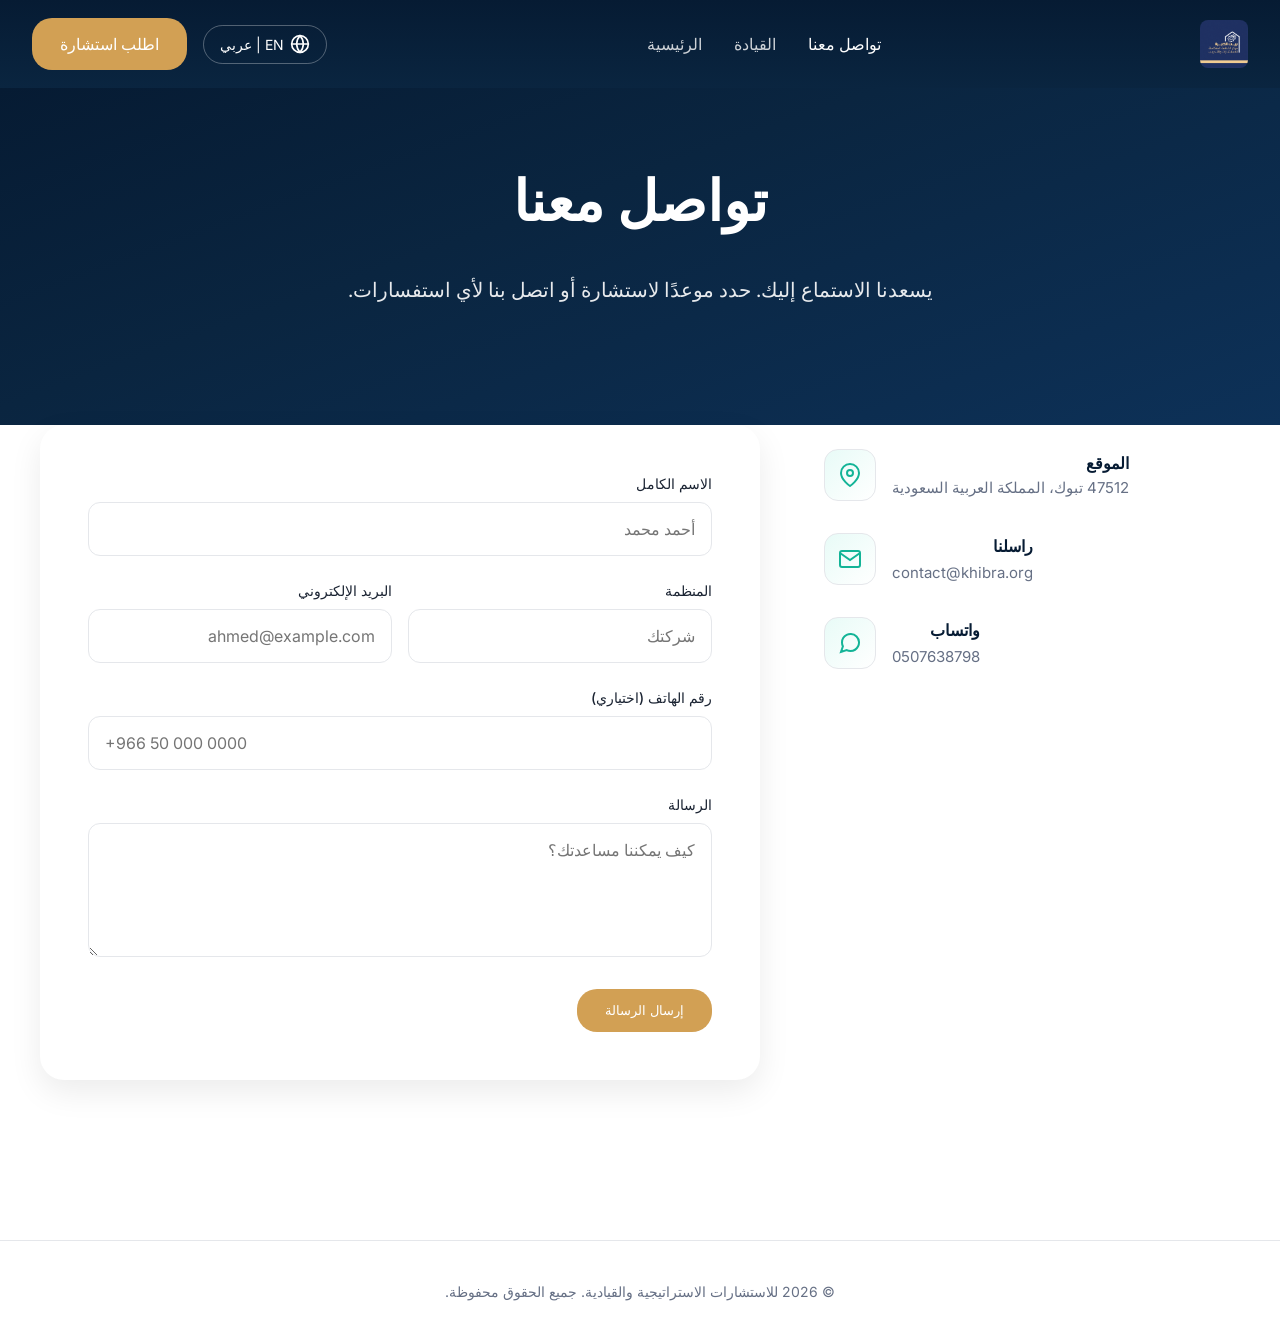
==== src/contact-ar.html @ 2aa575b3 "Initial commit: Khibra Consulting bilingual website Bilingual (EN + AR) consulting website for Advan" ====
<!DOCTYPE html>
<html lang="ar" dir="rtl">
<head>
  <meta charset="UTF-8">
  <meta name="viewport" content="width=device-width, initial-scale=1.0">
  <title>تواصل معنا | مستشار عالمي</title>
  <link rel="preconnect" href="https://fonts.googleapis.com">
  <link rel="preconnect" href="https://fonts.gstatic.com" crossorigin>
  <link href="https://fonts.googleapis.com/css2?family=Inter:wght@400;500;600;700&display=swap" rel="stylesheet">
  <link rel="stylesheet" href="styles.css">
  <style> body { font-family: 'Inter', Tahoma, sans-serif; } </style>
</head>
<body class="bg-light">
  
  <nav class="navbar">
    <div class="logo flex items-center gap-4">
      <img src="assets/images/logo-ar.jpeg" alt="شعار">
    </div>
    
    <ul class="nav-links">
      <li><a href="index-ar.html">الرئيسية</a></li>
      <li><a href="leadership-ar.html">القيادة</a></li>
      <li><a href="contact-ar.html" class="active">تواصل معنا</a></li>
    </ul>
    
    <div class="flex items-center gap-4">
      <a href="contact.html" class="lang-toggle">
        <svg width="20" height="20" viewBox="0 0 24 24" fill="none" stroke="currentColor" stroke-width="2" stroke-linecap="round" stroke-linejoin="round"><circle cx="12" cy="12" r="10"></circle><path d="M12 2a15.3 15.3 0 0 1 4 10 15.3 15.3 0 0 1-4 10 15.3 15.3 0 0 1-4-10 15.3 15.3 0 0 1 4-10z"></path><path d="M2 12h20"></path></svg>
        <span>EN | عربي</span>
      </a>
      <a href="contact-ar.html" class="btn btn-primary">اطلب استشارة</a>
    </div>
  </nav>

  <header class="hero" style="padding-bottom: 120px;">
    <h1>تواصل معنا</h1>
    <p>يسعدنا الاستماع إليك. حدد موعدًا لاستشارة أو اتصل بنا لأي استفسارات.</p>
  </header>

  <section class="section">
    <div class="contact-layout">
      <form class="contact-form" id="contactForm">
        <div class="form-group">
          <label for="name">الاسم الكامل</label>
          <input type="text" id="name" required placeholder="أحمد محمد">
        </div>
        <div class="flex gap-4" style="width: 100%;">
          <div class="form-group" style="flex: 1;">
            <label for="org">المنظمة</label>
            <input type="text" id="org" required placeholder="شركتك">
          </div>
          <div class="form-group" style="flex: 1;">
            <label for="email">البريد الإلكتروني</label>
            <input type="email" id="email" required placeholder="ahmed@example.com">
          </div>
        </div>
        <div class="form-group">
          <label for="phone">رقم الهاتف (اختياري)</label>
          <input type="tel" id="phone" placeholder="+966 50 000 0000">
        </div>
        <div class="form-group">
          <label for="message">الرسالة</label>
          <textarea id="message" rows="5" required placeholder="كيف يمكننا مساعدتك؟"></textarea>
        </div>
        <button type="submit" class="btn btn-primary" style="align-self: flex-start; margin-top: 8px;">إرسال الرسالة</button>
      </form>

      <div class="contact-info-panel">
        <div class="info-item">
          <div class="info-icon">
            <svg width="24" height="24" viewBox="0 0 24 24" fill="none" stroke="currentColor" stroke-width="2"><path d="M21 10c0 7-9 13-9 13s-9-6-9-13a9 9 0 0 1 18 0z"></path><circle cx="12" cy="10" r="3"></circle></svg>
          </div>
          <div class="info-details">
            <h4>الموقع</h4>
            <p>47512 تبوك، المملكة العربية السعودية</p>
          </div>
        </div>

        <div class="info-item">
          <div class="info-icon">
            <svg width="24" height="24" viewBox="0 0 24 24" fill="none" stroke="currentColor" stroke-width="2"><path d="M4 4h16c1.1 0 2 .9 2 2v12c0 1.1-.9 2-2 2H4c-1.1 0-2-.9-2-2V6c0-1.1.9-2 2-2z"></path><polyline points="22,6 12,13 2,6"></polyline></svg>
          </div>
          <div class="info-details">
            <h4>راسلنا</h4>
            <a href="mailto:contact@khibra.org">contact@khibra.org</a>
          </div>
        </div>

        <div class="info-item">
          <div class="info-icon">
            <svg width="24" height="24" viewBox="0 0 24 24" fill="none" stroke="#13B497" stroke-width="2"><path d="M21 11.5a8.38 8.38 0 0 1-.9 3.8 8.5 8.5 0 0 1-7.6 4.7 8.38 8.38 0 0 1-3.8-.9L3 21l1.9-5.7a8.38 8.38 0 0 1-.9-3.8 8.5 8.5 0 0 1 4.7-7.6 8.38 8.38 0 0 1 3.8-.9h.5a8.48 8.48 0 0 1 8 8v.5z"></path></svg>
          </div>
          <div class="info-details">
            <h4>واتساب</h4>
            <a href="https://wa.me/966507638798">0507638798</a>
          </div>
        </div>

        <!-- خريطة جامعة تبوك -->
        <div class="map-container">
          <iframe src="https://www.google.com/maps/embed?pb=!1m18!1m12!1m3!1d3474.2!2d36.5685!3d28.3835!2m3!1f0!2f0!3f0!3m2!1i1024!2i768!4f13.1!3m3!1m2!1s0x15a9b6f2c3b1a1a1%3A0x4a0b0c0d0e0f0a0b!2sUniversity%20of%20Tabuk!5e0!3m2!1sar!2ssa!4v1710000000000" width="100%" height="100%" style="border:0;" allowfullscreen="" loading="lazy" referrerpolicy="no-referrer-when-downgrade"></iframe>
        </div>
      </div>
    </div>
  </section>

  <footer>
    <p>&copy; 2026 للاستشارات الاستراتيجية والقيادية. جميع الحقوق محفوظة.</p>
  </footer>

  <script src="script.js"></script>
</body>
</html>
---- src/styles.css ----
:root {
  /* Brand Colors */
  --color-primary: #061B33;
  --color-primary-light: #0D3158;
  --color-secondary: #0A2540;
  
  --color-accent: #D2A054;
  --color-accent-hover: #C5944E;
  
  --color-mint: #E8FBF7;
  --color-mint-dark: #13B497;
  
  /* Text Colors */
  --text-dark: #1A2332;
  --text-light: #667085;
  --text-white: #FFFFFF;
  
  /* Backgrounds */
  --bg-white: #FFFFFF;
  --bg-light: #F9FAFB;
  
  /* Layout */
  --max-width: 1200px;
  --navbar-height: 88px;
  --border-radius: 20px;
}

* {
  margin: 0;
  padding: 0;
  box-sizing: border-box;
}

body {
  font-family: 'Inter', -apple-system, sans-serif;
  color: var(--text-dark);
  background-color: var(--bg-white);
  line-height: 1.5;
}

/* Utilities */
.container {
  max-width: var(--max-width);
  margin: 0 auto;
  padding: 0 32px;
}

.flex { display: flex; }
.flex-col { display: flex; flex-direction: column; }
.items-center { align-items: center; }
.justify-between { justify-content: space-between; }
.justify-center { justify-content: center; }
.gap-4 { gap: 16px; }
.gap-8 { gap: 32px; }

/* Buttons */
.btn {
  display: inline-flex;
  align-items: center;
  justify-content: center;
  padding: 14px 28px;
  border-radius: var(--border-radius);
  font-weight: 500;
  cursor: pointer;
  text-decoration: none;
  transition: all 0.2s;
  border: none;
}

.btn-primary {
  background: var(--color-accent);
  color: var(--bg-white);
}

.btn-primary:hover {
  background: var(--color-accent-hover);
}

.btn-outline {
  background: transparent;
  color: var(--text-white);
  border: 1px solid rgba(255, 255, 255, 0.3);
}

.btn-outline:hover {
  background: rgba(255, 255, 255, 0.1);
}

/* Navbar */
.navbar {
  height: var(--navbar-height);
  background: linear-gradient(180deg, var(--color-primary) 0%, var(--color-secondary) 100%);
  display: flex;
  align-items: center;
  padding: 0 32px;
  justify-content: space-between;
}

.nav-links {
  display: flex;
  gap: 32px;
  list-style: none;
}

.nav-links a {
  color: var(--text-white);
  text-decoration: none;
  font-weight: 500;
  opacity: 0.8;
  transition: opacity 0.2s;
}

.nav-links a:hover, .nav-links a.active {
  opacity: 1;
}

.logo img {
  height: 48px;
  border-radius: 8px; /* Optional if logo requires background */
}

/* Language Toggle */
.lang-toggle {
  display: flex;
  align-items: center;
  gap: 6px;
  padding: 8px 16px;
  border-radius: 20px;
  border: 1px solid rgba(255, 255, 255, 0.3);
  color: var(--text-white);
  text-decoration: none;
  font-size: 14px;
}

.lang-toggle:hover {
  background: rgba(255, 255, 255, 0.1);
}

/* RTL Support */
[dir="rtl"] {
  text-align: right;
}

[dir="rtl"] .nav-links {
  flex-direction: row-reverse;
}

/* Hero Section */
.hero {
  padding: 80px 32px;
  background: linear-gradient(160deg, var(--color-primary) 0%, var(--color-secondary) 40%, var(--color-primary-light) 100%);
  color: var(--text-white);
  text-align: center;
  display: flex;
  flex-direction: column;
  align-items: center;
  gap: 40px;
}

.hero h1 {
  font-size: 56px;
  font-weight: 600;
  max-width: 900px;
  line-height: 1.2;
}

.hero p {
  font-size: 20px;
  max-width: 700px;
  opacity: 0.9;
}

.hero-stats {
  display: flex;
  gap: 48px;
  margin-top: 24px;
}

.stat-item {
  display: flex;
  flex-direction: column;
  align-items: center;
  gap: 8px;
}

.stat-value {
  font-size: 32px;
  font-weight: 700;
  color: var(--color-accent);
}

.stat-label {
  font-size: 14px;
  opacity: 0.8;
}

/* Section Common */
.section {
  padding: 80px 32px;
}

.section-header {
  text-align: center;
  margin-bottom: 64px;
}

.section-tag {
  color: var(--color-accent);
  font-weight: 600;
  font-size: 14px;
  text-transform: uppercase;
  letter-spacing: 1px;
  margin-bottom: 16px;
}

.section-title {
  font-size: 36px;
  font-weight: 600;
  color: var(--color-primary);
}

/* Capabilities Grid */
.capabilities-grid {
  display: grid;
  grid-template-columns: repeat(auto-fit, minmax(300px, 1fr));
  gap: 32px;
  max-width: 1200px;
  margin: 0 auto;
}

.card {
  padding: 32px;
  background: var(--bg-white);
  border-radius: var(--border-radius);
  border: 1px solid #E5E7EB;
  transition: transform 0.2s, box-shadow 0.2s;
  display: flex;
  flex-direction: column;
  gap: 16px;
}

.card:hover {
  transform: translateY(-4px);
  box-shadow: 0 12px 24px rgba(0,0,0,0.05);
}

.card-icon {
  width: 56px;
  height: 56px;
  background: var(--color-mint);
  border-radius: 16px;
  display: flex;
  align-items: center;
  justify-content: center;
  color: var(--color-mint-dark);
}

.card h3 {
  font-size: 20px;
  font-weight: 600;
  color: var(--color-primary);
}

.card p {
  color: var(--text-light);
  line-height: 1.6;
}

/* Split Section (Rigor / About) */
.split-section {
  display: flex;
  align-items: center;
  gap: 64px;
  max-width: 1200px;
  margin: 0 auto;
}

[dir="rtl"] .split-section {
  flex-direction: row-reverse;
}

.split-content {
  flex: 1;
  display: flex;
  flex-direction: column;
  gap: 24px;
}

.split-image {
  flex: 1;
}

.split-image img {
  width: 100%;
  border-radius: var(--border-radius);
  box-shadow: 0 24px 48px rgba(10, 37, 64, 0.1);
}

.bullet-list {
  display: flex;
  flex-direction: column;
  gap: 16px;
  list-style: none;
}

.bullet-item {
  display: flex;
  align-items: flex-start;
  gap: 12px;
}

.bullet-icon {
  color: var(--color-accent);
  margin-top: 4px;
}

/* CTA Section */
.cta-section {
  background: linear-gradient(135deg, var(--color-secondary) 0%, var(--color-primary-light) 100%);
  margin: 80px 32px;
  border-radius: 24px;
  padding: 64px;
  text-align: center;
  color: var(--text-white);
  display: flex;
  flex-direction: column;
  align-items: center;
  gap: 24px;
}

.cta-section h2 {
  font-size: 32px;
  font-weight: 600;
}

.cta-section p {
  font-size: 18px;
  opacity: 0.9;
  max-width: 600px;
}

/* Profile Card */
.profile-card {
  max-width: 800px;
  margin: -80px auto 80px;
  background: var(--bg-white);
  border-radius: 24px;
  box-shadow: 0 12px 32px rgba(0,0,0,0.08);
  padding: 48px;
  display: flex;
  align-items: center;
  gap: 48px;
  position: relative;
  z-index: 10;
}

[dir="rtl"] .profile-card {
  flex-direction: row-reverse;
}

.profile-image {
  width: 200px;
  height: 200px;
  border-radius: 50%;
  object-fit: cover;
  border: 4px solid var(--bg-white);
  box-shadow: 0 8px 16px rgba(0,0,0,0.1);
}

.profile-info h1 {
  font-size: 32px;
  color: var(--color-primary);
  margin-bottom: 8px;
}

.profile-role {
  color: var(--color-accent);
  font-weight: 500;
  margin-bottom: 24px;
}

.profile-bio {
  color: var(--text-light);
  line-height: 1.6;
  margin-bottom: 24px;
}

.tags {
  display: flex;
  flex-wrap: wrap;
  gap: 8px;
}

.tag {
  background: var(--color-mint);
  color: var(--color-mint-dark);
  padding: 6px 16px;
  border-radius: 100px;
  font-size: 14px;
  font-weight: 500;
}

/* Contact Layout */
.contact-layout {
  display: flex;
  gap: 64px;
  max-width: 1200px;
  margin: -80px auto 80px;
  position: relative;
  z-index: 10;
}

[dir="rtl"] .contact-layout {
  flex-direction: row-reverse;
}

.contact-form {
  flex: 3;
  background: var(--bg-white);
  border-radius: 24px;
  padding: 48px;
  box-shadow: 0 12px 32px rgba(0,0,0,0.08);
  display: flex;
  flex-direction: column;
  gap: 24px;
}

.form-group {
  display: flex;
  flex-direction: column;
  gap: 8px;
}

.form-group label {
  font-size: 14px;
  font-weight: 500;
  color: var(--text-dark);
}

.form-group input, 
.form-group textarea {
  padding: 16px;
  border: 1px solid #E5E7EB;
  border-radius: 12px;
  font-family: inherit;
  font-size: 16px;
  transition: border-color 0.2s;
}

.form-group input:focus, 
.form-group textarea:focus {
  outline: none;
  border-color: var(--color-accent);
}

.contact-info-panel {
  flex: 2;
  display: flex;
  flex-direction: column;
  gap: 32px;
  padding-top: 24px;
}

.info-item {
  display: flex;
  align-items: center;
  gap: 16px;
}

[dir="rtl"] .info-item {
  flex-direction: row-reverse;
}

.info-icon {
  width: 52px;
  height: 52px;
  background: linear-gradient(135deg, var(--color-mint) 0%, var(--bg-white) 100%);
  border-radius: 14px;
  display: flex;
  align-items: center;
  justify-content: center;
  color: var(--color-mint-dark);
  border: 1px solid #E5E7EB;
}

.info-details h4 {
  font-size: 16px;
  color: var(--color-primary);
  margin-bottom: 2px;
}

.info-details a, .info-details p {
  color: var(--text-light);
  text-decoration: none;
  font-size: 15px;
}

.map-container {
  width: 100%;
  aspect-ratio: 4/3;
  border-radius: 20px;
  margin-top: 16px;
  overflow: hidden;
}

.map-container iframe {
  width: 100%;
  height: 100%;
  border: 0;
}

/* Footer */
footer {
  text-align: center;
  padding: 40px;
  color: var(--text-light);
  border-top: 1px solid #E5E7EB;
  font-size: 14px;
}
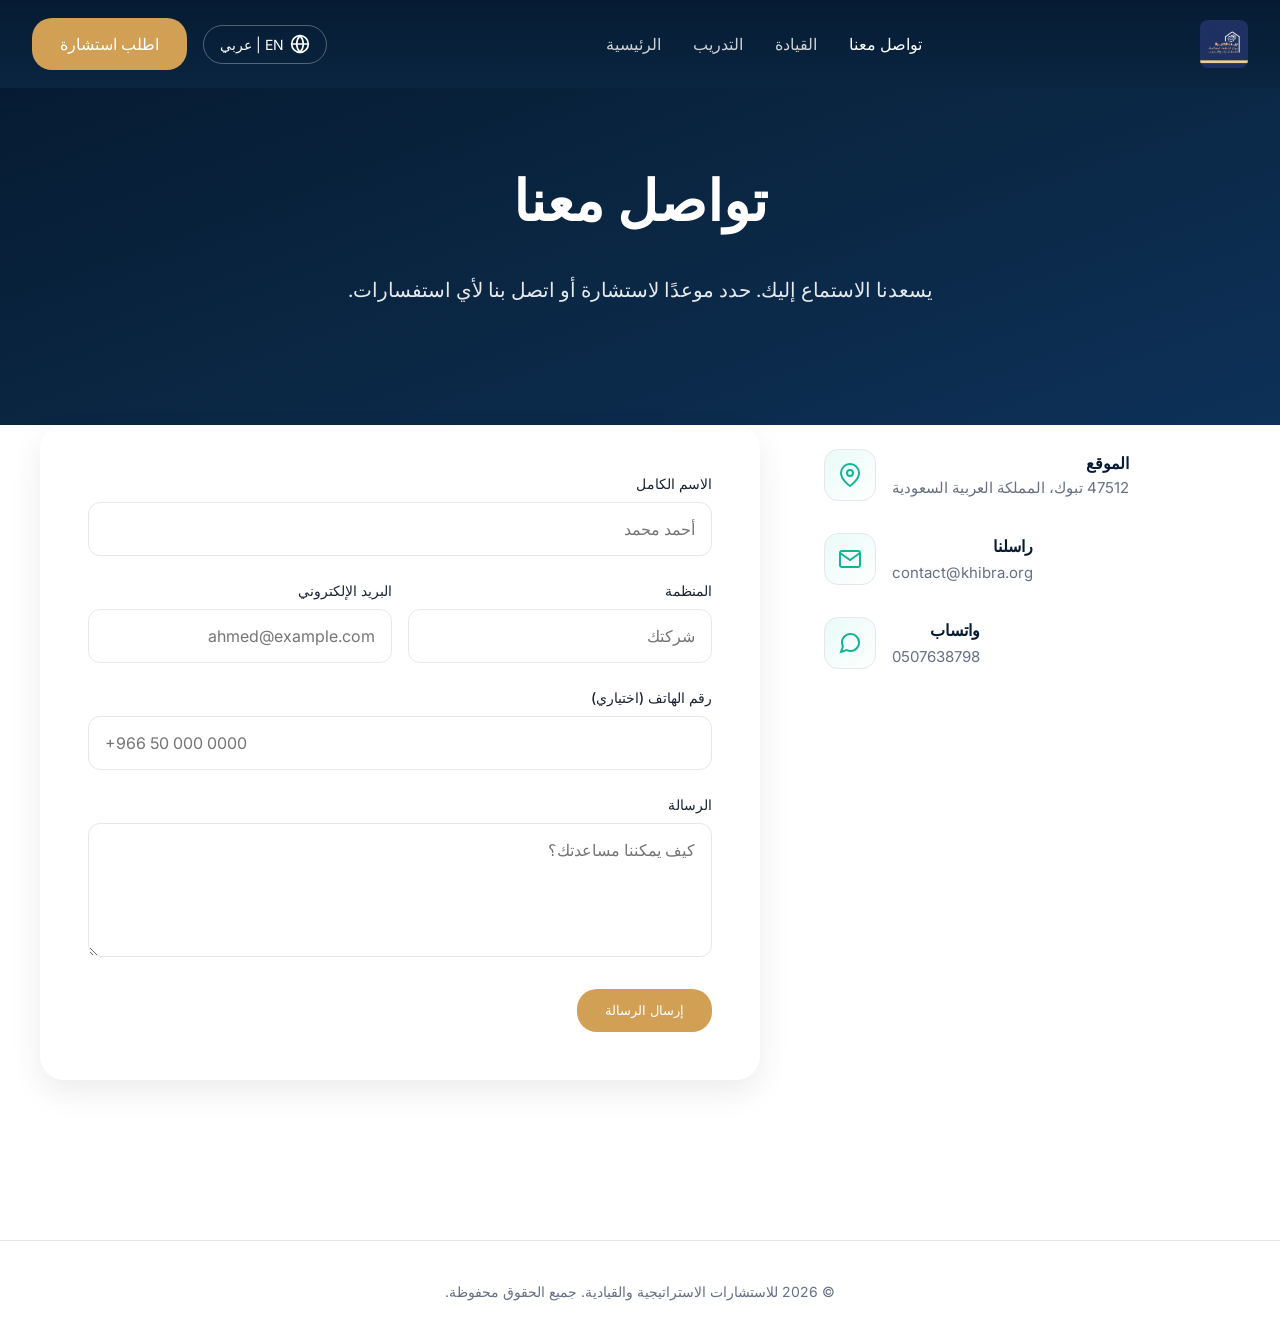
==== commit de27eb88: "feat: add Training page with Standard and Enterprise packages - New training.html and training-ar.ht" ====
--- a/src/contact-ar.html
+++ b/src/contact-ar.html
@@ -19,6 +19,7 @@
     
     <ul class="nav-links">
       <li><a href="index-ar.html">الرئيسية</a></li>
+      <li><a href="training-ar.html">التدريب</a></li>
       <li><a href="leadership-ar.html">القيادة</a></li>
       <li><a href="contact-ar.html" class="active">تواصل معنا</a></li>
     </ul>
@@ -40,27 +41,30 @@
   <section class="section">
     <div class="contact-layout">
       <form class="contact-form" id="contactForm">
+        <input type="hidden" name="access_key" value="00d3c277-cdf5-4acb-921d-91a79018221f">
+        <input type="hidden" name="subject" value="طلب استشارة جديد من khibra.org">
+        <input type="hidden" name="from_name" value="Khibra Contact Form">
         <div class="form-group">
           <label for="name">الاسم الكامل</label>
-          <input type="text" id="name" required placeholder="أحمد محمد">
+          <input type="text" id="name" name="name" required placeholder="أحمد محمد">
         </div>
         <div class="flex gap-4" style="width: 100%;">
           <div class="form-group" style="flex: 1;">
             <label for="org">المنظمة</label>
-            <input type="text" id="org" required placeholder="شركتك">
+            <input type="text" id="org" name="organization" required placeholder="شركتك">
           </div>
           <div class="form-group" style="flex: 1;">
             <label for="email">البريد الإلكتروني</label>
-            <input type="email" id="email" required placeholder="ahmed@example.com">
+            <input type="email" id="email" name="email" required placeholder="ahmed@example.com">
           </div>
         </div>
         <div class="form-group">
           <label for="phone">رقم الهاتف (اختياري)</label>
-          <input type="tel" id="phone" placeholder="+966 50 000 0000">
+          <input type="tel" id="phone" name="phone" placeholder="+966 50 000 0000">
         </div>
         <div class="form-group">
           <label for="message">الرسالة</label>
-          <textarea id="message" rows="5" required placeholder="كيف يمكننا مساعدتك؟"></textarea>
+          <textarea id="message" name="message" rows="5" required placeholder="كيف يمكننا مساعدتك؟"></textarea>
         </div>
         <button type="submit" class="btn btn-primary" style="align-self: flex-start; margin-top: 8px;">إرسال الرسالة</button>
       </form>
--- a/src/styles.css
+++ b/src/styles.css
@@ -509,6 +509,636 @@
   border: 0;
 }
 
+/* ==================== TRAINING PAGE ==================== */
+
+/* Training Hero */
+.training-hero {
+  padding: 80px 32px 60px;
+  position: relative;
+  overflow: hidden;
+}
+
+.training-hero::before {
+  content: '';
+  position: absolute;
+  top: -50%;
+  right: -20%;
+  width: 600px;
+  height: 600px;
+  background: radial-gradient(circle, rgba(210, 160, 84, 0.08) 0%, transparent 70%);
+  border-radius: 50%;
+  pointer-events: none;
+}
+
+.training-hero-badge {
+  display: inline-block;
+  padding: 8px 20px;
+  background: rgba(210, 160, 84, 0.15);
+  color: var(--color-accent);
+  border-radius: 100px;
+  font-size: 13px;
+  font-weight: 600;
+  letter-spacing: 1px;
+  text-transform: uppercase;
+  margin-bottom: 24px;
+  backdrop-filter: blur(10px);
+  border: 1px solid rgba(210, 160, 84, 0.2);
+}
+
+.training-hero-stats {
+  display: flex;
+  align-items: center;
+  gap: 32px;
+  margin-top: 32px;
+  padding: 24px 40px;
+  background: rgba(255, 255, 255, 0.06);
+  border-radius: 16px;
+  border: 1px solid rgba(255, 255, 255, 0.1);
+  backdrop-filter: blur(12px);
+}
+
+.training-stat {
+  display: flex;
+  flex-direction: column;
+  align-items: center;
+  gap: 4px;
+}
+
+.training-stat-number {
+  font-size: 36px;
+  font-weight: 800;
+  color: var(--color-accent);
+  line-height: 1;
+}
+
+.training-stat-label {
+  font-size: 13px;
+  opacity: 0.7;
+  text-transform: uppercase;
+  letter-spacing: 0.5px;
+}
+
+.training-stat-divider {
+  width: 1px;
+  height: 40px;
+  background: rgba(255, 255, 255, 0.15);
+}
+
+/* Section Toggle */
+.training-toggle-container {
+  display: flex;
+  gap: 8px;
+  justify-content: center;
+  padding: 6px;
+  background: var(--bg-light);
+  border-radius: 16px;
+  max-width: 500px;
+  margin: 0 auto;
+  border: 1px solid #E5E7EB;
+}
+
+.training-toggle-btn {
+  display: flex;
+  align-items: center;
+  gap: 10px;
+  padding: 16px 28px;
+  border-radius: 12px;
+  font-weight: 600;
+  font-size: 15px;
+  cursor: pointer;
+  border: none;
+  background: transparent;
+  color: var(--text-light);
+  transition: all 0.3s cubic-bezier(0.4, 0, 0.2, 1);
+  font-family: inherit;
+  flex: 1;
+  justify-content: center;
+}
+
+.training-toggle-btn:hover {
+  color: var(--color-primary);
+}
+
+.training-toggle-btn.active {
+  background: var(--color-primary);
+  color: var(--text-white);
+  box-shadow: 0 4px 16px rgba(6, 27, 51, 0.25);
+}
+
+/* Section Subtitle */
+.section-subtitle {
+  color: var(--text-light);
+  font-size: 17px;
+  max-width: 600px;
+  margin: 12px auto 0;
+  line-height: 1.6;
+}
+
+/* Training Grid */
+.training-grid {
+  display: grid;
+  grid-template-columns: repeat(auto-fit, minmax(340px, 1fr));
+  gap: 28px;
+  max-width: 1200px;
+  margin: 0 auto;
+}
+
+/* Training Card */
+.training-card {
+  background: var(--bg-white);
+  border-radius: 20px;
+  padding: 32px;
+  border: 1px solid #E5E7EB;
+  display: flex;
+  flex-direction: column;
+  gap: 16px;
+  transition: all 0.35s cubic-bezier(0.4, 0, 0.2, 1);
+  position: relative;
+  overflow: hidden;
+  opacity: 0;
+  transform: translateY(24px);
+}
+
+.training-card.animate-in {
+  opacity: 1;
+  transform: translateY(0);
+}
+
+.training-card::before {
+  content: '';
+  position: absolute;
+  top: 0;
+  left: 0;
+  right: 0;
+  height: 3px;
+  background: linear-gradient(90deg, var(--color-accent), var(--color-mint-dark));
+  opacity: 0;
+  transition: opacity 0.3s;
+}
+
+.training-card:hover {
+  transform: translateY(-6px);
+  box-shadow: 0 20px 40px rgba(6, 27, 51, 0.08);
+  border-color: rgba(210, 160, 84, 0.3);
+}
+
+.training-card:hover::before {
+  opacity: 1;
+}
+
+.training-card-header {
+  display: flex;
+  justify-content: space-between;
+  align-items: flex-start;
+}
+
+.training-card-icon {
+  width: 56px;
+  height: 56px;
+  background: linear-gradient(135deg, var(--color-mint) 0%, rgba(19, 180, 151, 0.1) 100%);
+  border-radius: 16px;
+  display: flex;
+  align-items: center;
+  justify-content: center;
+  color: var(--color-mint-dark);
+  transition: transform 0.3s;
+}
+
+.training-card:hover .training-card-icon {
+  transform: scale(1.08);
+}
+
+.training-card-icon--accent {
+  background: linear-gradient(135deg, rgba(210, 160, 84, 0.12) 0%, rgba(210, 160, 84, 0.05) 100%);
+  color: var(--color-accent);
+}
+
+.training-card-number {
+  font-size: 48px;
+  font-weight: 800;
+  color: rgba(6, 27, 51, 0.04);
+  line-height: 1;
+}
+
+.training-card h3 {
+  font-size: 20px;
+  font-weight: 700;
+  color: var(--color-primary);
+}
+
+.training-card > p {
+  color: var(--text-light);
+  font-size: 14px;
+  line-height: 1.6;
+}
+
+/* Course List */
+.training-course-list {
+  list-style: none;
+  display: flex;
+  flex-direction: column;
+  gap: 8px;
+  margin-top: 8px;
+  flex: 1;
+}
+
+.training-course-list li {
+  font-size: 14px;
+  color: var(--text-dark);
+  padding: 8px 12px;
+  background: var(--bg-light);
+  border-radius: 8px;
+  transition: all 0.2s;
+  position: relative;
+  padding-left: 28px;
+}
+
+.training-course-list li::before {
+  content: '';
+  position: absolute;
+  left: 12px;
+  top: 50%;
+  transform: translateY(-50%);
+  width: 6px;
+  height: 6px;
+  border-radius: 50%;
+  background: var(--color-accent);
+}
+
+.training-course-list li:hover {
+  background: rgba(210, 160, 84, 0.06);
+}
+
+/* Card Footer */
+.training-card-footer {
+  display: flex;
+  justify-content: space-between;
+  align-items: center;
+  margin-top: 16px;
+  padding-top: 16px;
+  border-top: 1px solid #E5E7EB;
+}
+
+.training-course-count {
+  font-size: 13px;
+  font-weight: 600;
+  color: var(--color-mint-dark);
+  background: var(--color-mint);
+  padding: 4px 12px;
+  border-radius: 100px;
+}
+
+.training-card-btn {
+  display: inline-flex;
+  align-items: center;
+  gap: 6px;
+  padding: 10px 20px;
+  background: var(--color-primary);
+  color: var(--text-white);
+  border-radius: 10px;
+  font-size: 13px;
+  font-weight: 600;
+  text-decoration: none;
+  transition: all 0.2s;
+}
+
+.training-card-btn:hover {
+  background: var(--color-primary-light);
+  transform: translateY(-1px);
+  box-shadow: 0 4px 12px rgba(6, 27, 51, 0.2);
+}
+
+/* Quote Form */
+.training-form-container {
+  max-width: 800px;
+  margin: 0 auto;
+}
+
+.training-quote-form {
+  background: var(--bg-white);
+  border-radius: 24px;
+  padding: 48px;
+  box-shadow: 0 12px 32px rgba(0, 0, 0, 0.06);
+  display: flex;
+  flex-direction: column;
+  gap: 24px;
+  border: 1px solid #E5E7EB;
+}
+
+.training-form-row {
+  display: flex;
+  gap: 20px;
+}
+
+.training-form-row .form-group {
+  flex: 1;
+}
+
+.training-quote-form select {
+  padding: 16px;
+  border: 1px solid #E5E7EB;
+  border-radius: 12px;
+  font-family: inherit;
+  font-size: 16px;
+  background: var(--bg-white);
+  color: var(--text-dark);
+  cursor: pointer;
+  transition: border-color 0.2s;
+  width: 100%;
+  appearance: none;
+  background-image: url("data:image/svg+xml,%3Csvg width='12' height='8' viewBox='0 0 12 8' fill='none' xmlns='http://www.w3.org/2000/svg'%3E%3Cpath d='M1 1L6 6L11 1' stroke='%23667085' stroke-width='2' stroke-linecap='round'/%3E%3C/svg%3E");
+  background-repeat: no-repeat;
+  background-position: right 16px center;
+}
+
+.training-quote-form select:focus {
+  outline: none;
+  border-color: var(--color-accent);
+}
+
+.training-submit-btn {
+  display: inline-flex;
+  align-items: center;
+  gap: 10px;
+  align-self: flex-start;
+  padding: 16px 32px;
+  font-size: 16px;
+  margin-top: 8px;
+}
+
+/* Enterprise Section */
+.enterprise-layout {
+  display: flex;
+  gap: 40px;
+  max-width: 1200px;
+  margin: 0 auto;
+  align-items: flex-start;
+}
+
+.enterprise-main {
+  flex: 3;
+  display: flex;
+  flex-direction: column;
+  gap: 32px;
+}
+
+.enterprise-feature-card {
+  background: linear-gradient(135deg, var(--color-primary) 0%, var(--color-secondary) 100%);
+  border-radius: 24px;
+  padding: 40px;
+  color: var(--text-white);
+  display: flex;
+  flex-direction: column;
+  gap: 16px;
+}
+
+.enterprise-feature-icon {
+  width: 64px;
+  height: 64px;
+  background: rgba(210, 160, 84, 0.15);
+  border-radius: 16px;
+  display: flex;
+  align-items: center;
+  justify-content: center;
+  color: var(--color-accent);
+  border: 1px solid rgba(210, 160, 84, 0.2);
+}
+
+.enterprise-feature-card h3 {
+  font-size: 24px;
+  font-weight: 700;
+}
+
+.enterprise-feature-card p {
+  opacity: 0.85;
+  line-height: 1.7;
+  font-size: 16px;
+}
+
+.enterprise-benefits-grid {
+  display: grid;
+  grid-template-columns: repeat(2, 1fr);
+  gap: 20px;
+}
+
+.enterprise-benefit {
+  display: flex;
+  gap: 16px;
+  padding: 24px;
+  background: var(--bg-white);
+  border-radius: 16px;
+  border: 1px solid #E5E7EB;
+  transition: all 0.3s;
+  opacity: 0;
+  transform: translateY(16px);
+}
+
+.enterprise-benefit.animate-in {
+  opacity: 1;
+  transform: translateY(0);
+}
+
+.enterprise-benefit:hover {
+  box-shadow: 0 8px 24px rgba(0, 0, 0, 0.05);
+  border-color: rgba(210, 160, 84, 0.3);
+}
+
+.enterprise-benefit-icon {
+  width: 40px;
+  height: 40px;
+  background: var(--color-mint);
+  border-radius: 10px;
+  display: flex;
+  align-items: center;
+  justify-content: center;
+  color: var(--color-mint-dark);
+  flex-shrink: 0;
+}
+
+.enterprise-benefit h4 {
+  font-size: 16px;
+  font-weight: 600;
+  color: var(--color-primary);
+  margin-bottom: 4px;
+}
+
+.enterprise-benefit p {
+  font-size: 14px;
+  color: var(--text-light);
+  line-height: 1.5;
+}
+
+/* Enterprise Contact Card */
+.enterprise-contact-card {
+  flex: 1.5;
+  background: var(--bg-white);
+  border-radius: 24px;
+  padding: 36px;
+  border: 1px solid #E5E7EB;
+  box-shadow: 0 12px 32px rgba(0, 0, 0, 0.06);
+  display: flex;
+  flex-direction: column;
+  gap: 24px;
+  position: sticky;
+  top: 120px;
+}
+
+.enterprise-contact-badge {
+  display: inline-block;
+  width: fit-content;
+  padding: 6px 16px;
+  background: linear-gradient(135deg, var(--color-accent), #E8B85E);
+  color: var(--bg-white);
+  font-size: 12px;
+  font-weight: 700;
+  letter-spacing: 1px;
+  text-transform: uppercase;
+  border-radius: 100px;
+}
+
+.enterprise-contact-card h3 {
+  font-size: 22px;
+  font-weight: 700;
+  color: var(--color-primary);
+}
+
+.enterprise-contact-card > p {
+  color: var(--text-light);
+  line-height: 1.6;
+  font-size: 15px;
+}
+
+.enterprise-contact-methods {
+  display: flex;
+  flex-direction: column;
+  gap: 12px;
+}
+
+.enterprise-contact-item {
+  display: flex;
+  align-items: center;
+  gap: 14px;
+  padding: 16px;
+  border-radius: 14px;
+  background: var(--bg-light);
+  text-decoration: none;
+  transition: all 0.2s;
+  border: 1px solid transparent;
+}
+
+.enterprise-contact-item:hover {
+  border-color: rgba(210, 160, 84, 0.3);
+  background: rgba(210, 160, 84, 0.04);
+}
+
+.enterprise-contact-icon {
+  width: 44px;
+  height: 44px;
+  background: linear-gradient(135deg, var(--color-primary), var(--color-primary-light));
+  border-radius: 12px;
+  display: flex;
+  align-items: center;
+  justify-content: center;
+  color: var(--text-white);
+  flex-shrink: 0;
+}
+
+.enterprise-contact-icon--whatsapp {
+  background: linear-gradient(135deg, #25D366, #128C7E);
+}
+
+.enterprise-contact-label {
+  display: block;
+  font-size: 12px;
+  color: var(--text-light);
+  font-weight: 500;
+}
+
+.enterprise-contact-value {
+  display: block;
+  font-size: 15px;
+  color: var(--color-primary);
+  font-weight: 600;
+}
+
+.enterprise-divider {
+  height: 1px;
+  background: #E5E7EB;
+}
+
+.enterprise-process h4 {
+  font-size: 15px;
+  font-weight: 600;
+  color: var(--color-primary);
+  margin-bottom: 16px;
+}
+
+.enterprise-step {
+  display: flex;
+  align-items: center;
+  gap: 12px;
+  padding: 8px 0;
+}
+
+.enterprise-step-num {
+  width: 28px;
+  height: 28px;
+  background: var(--color-mint);
+  color: var(--color-mint-dark);
+  border-radius: 50%;
+  display: flex;
+  align-items: center;
+  justify-content: center;
+  font-size: 13px;
+  font-weight: 700;
+  flex-shrink: 0;
+}
+
+.enterprise-step span {
+  font-size: 14px;
+  color: var(--text-dark);
+}
+
+.enterprise-cta-btn {
+  display: flex;
+  align-items: center;
+  justify-content: center;
+  gap: 10px;
+  width: 100%;
+  margin-top: 8px;
+}
+
+/* Responsive adjustments for training */
+@media (max-width: 900px) {
+  .training-grid {
+    grid-template-columns: 1fr;
+  }
+  .enterprise-layout {
+    flex-direction: column;
+  }
+  .enterprise-benefits-grid {
+    grid-template-columns: 1fr;
+  }
+  .enterprise-contact-card {
+    position: static;
+  }
+  .training-form-row {
+    flex-direction: column;
+  }
+  .training-hero-stats {
+    flex-direction: column;
+    gap: 16px;
+    padding: 24px;
+  }
+  .training-stat-divider {
+    width: 60px;
+    height: 1px;
+  }
+  .training-toggle-container {
+    flex-direction: column;
+  }
+}
+
 /* Footer */
 footer {
   text-align: center;
